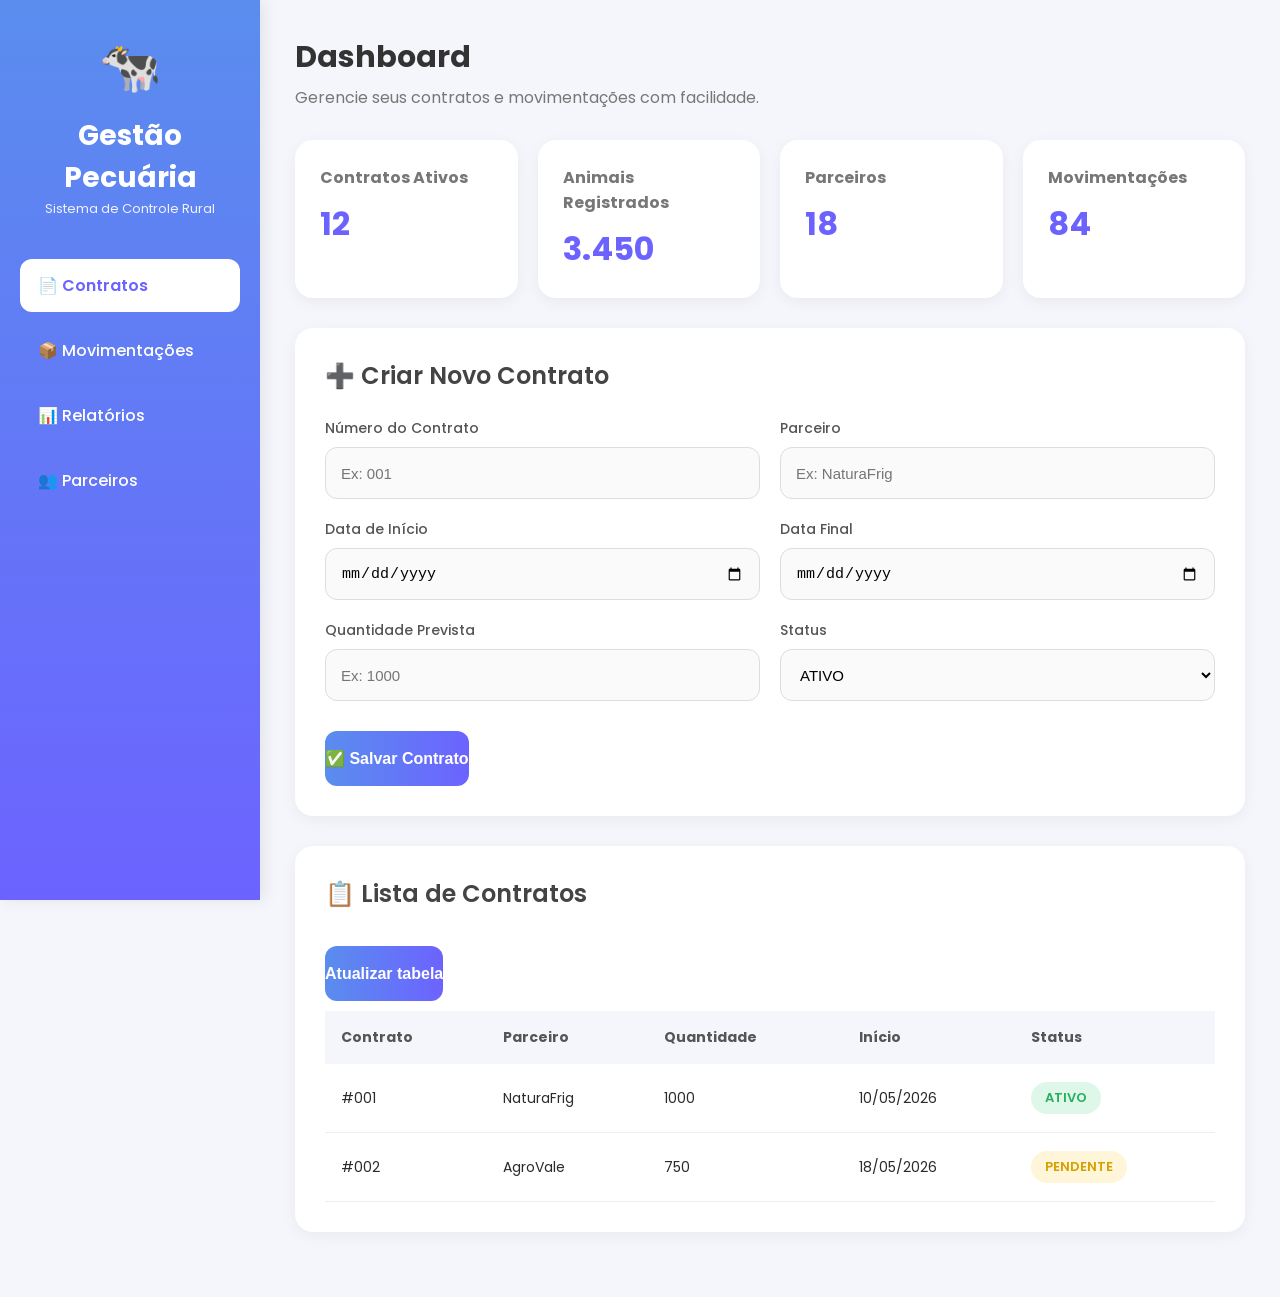
==== index.html @ fbaa0314 "Rename Index.html to index.html" ====
<!DOCTYPE html>
<html lang="pt-BR">
<head>
  <meta charset="UTF-8" />
  <meta name="viewport" content="width=device-width, initial-scale=1.0"/>
  <title>Gestão Pecuária</title>

  <link rel="preconnect" href="https://fonts.googleapis.com">
  <link href="https://fonts.googleapis.com/css2?family=Poppins:wght@300;400;500;600;700&display=swap" rel="stylesheet">

  <style>

    *{
      margin:0;
      padding:0;
      box-sizing:border-box;
    }

    body{
      font-family:'Poppins', sans-serif;
      background:#f4f6fb;
      color:#2b2b2b;
      display:flex;
      min-height:100vh;
    }

    /* SIDEBAR */

    .sidebar{
      width:260px;
      background:linear-gradient(180deg,#5A8DEE,#6C63FF);
      padding:30px 20px;
      color:white;
      position:fixed;
      height:100vh;
      box-shadow:4px 0 15px rgba(0,0,0,0.08);
    }

    .logo{
      text-align:center;
      margin-bottom:40px;
    }

    .logo h1{
      font-size:28px;
      font-weight:700;
      margin-top:10px;
    }

    .logo p{
      font-size:13px;
      opacity:0.9;
    }

    .menu{
      display:flex;
      flex-direction:column;
      gap:12px;
    }

    .menu a{
      text-decoration:none;
      color:white;
      padding:14px 18px;
      border-radius:12px;
      transition:0.3s;
      font-weight:500;
      display:flex;
      align-items:center;
      gap:10px;
    }

    .menu a:hover{
      background:rgba(255,255,255,0.15);
    }

    .menu .active{
      background:white;
      color:#6C63FF;
      font-weight:600;
    }

    /* MAIN */

    .main{
      margin-left:260px;
      width:calc(100% - 260px);
      padding:35px;
    }

    .topbar{
      margin-bottom:30px;
    }

    .topbar h2{
      font-size:30px;
      font-weight:700;
      color:#333;
    }

    .topbar p{
      color:#777;
      margin-top:5px;
    }

    /* CARDS */

    .cards{
      display:grid;
      grid-template-columns:repeat(auto-fit,minmax(220px,1fr));
      gap:20px;
      margin-bottom:30px;
    }

    .card{
      background:white;
      border-radius:18px;
      padding:25px;
      box-shadow:0 4px 15px rgba(0,0,0,0.05);
    }

    .card h3{
      font-size:16px;
      color:#777;
      margin-bottom:10px;
    }

    .card span{
      font-size:32px;
      font-weight:700;
      color:#6C63FF;
    }

    /* FORM */

    .section{
      background:white;
      padding:30px;
      border-radius:18px;
      box-shadow:0 4px 15px rgba(0,0,0,0.05);
      margin-bottom:30px;
    }

    .section-title{
      font-size:24px;
      margin-bottom:25px;
      color:#444;
      font-weight:600;
    }

    .form-grid{
      display:grid;
      grid-template-columns:1fr 1fr;
      gap:20px;
    }

    .input-group{
      display:flex;
      flex-direction:column;
    }

    .input-group label{
      margin-bottom:8px;
      font-size:14px;
      font-weight:500;
      color:#555;
    }

    .input-group input,
    .input-group select{
      height:52px;
      border:1px solid #ddd;
      border-radius:12px;
      padding:0 15px;
      font-size:15px;
      transition:0.3s;
      outline:none;
      background:#fafafa;
    }

    .input-group input:focus,
    .input-group select:focus{
      border-color:#6C63FF;
      background:white;
    }

    .full-width{
      grid-column:1 / -1;
    }

    /* BUTTON */

    .btn{
      margin-top:10px;
      height:55px;
      border:none;
      border-radius:12px;
      background:linear-gradient(90deg,#5A8DEE,#6C63FF);
      color:white;
      font-size:16px;
      font-weight:600;
      cursor:pointer;
      transition:0.3s;
    }

    .btn:hover{
      opacity:0.9;
      transform:translateY(-2px);
    }

    /* TABLE */

    table{
      width:100%;
      border-collapse:collapse;
      margin-top:10px;
    }

    table thead{
      background:#f5f6fc;
    }

    table th{
      text-align:left;
      padding:16px;
      font-size:14px;
      color:#555;
    }

    table td{
      padding:18px 16px;
      border-bottom:1px solid #eee;
      font-size:14px;
    }

    .status{
      padding:6px 14px;
      border-radius:30px;
      font-size:13px;
      font-weight:600;
      display:inline-block;
    }

    .ativo{
      background:#dff7e8;
      color:#27ae60;
    }

    .pendente{
      background:#fff5d9;
      color:#d4a100;
    }

    /* RESPONSIVO */

    @media(max-width:900px){

      .sidebar{
        width:100%;
        height:auto;
        position:relative;
      }

      .main{
        margin-left:0;
        width:100%;
      }

      body{
        flex-direction:column;
      }

      .form-grid{
        grid-template-columns:1fr;
      }

    }

  </style>
</head>
<body>

  <!-- SIDEBAR -->

  <aside class="sidebar">

    <div class="logo">
      <div style="font-size:50px;">🐄</div>
      <h1>Gestão Pecuária</h1>
      <p>Sistema de Controle Rural</p>
    </div>

    <nav class="menu">
      <a href="#" class="active">📄 Contratos</a>
      <a href="#">📦 Movimentações</a>
      <a href="#">📊 Relatórios</a>
      <a href="#">👥 Parceiros</a>
    </nav>

  </aside>

  <!-- MAIN -->

  <main class="main">

    <div class="topbar">
      <h2>Dashboard</h2>
      <p>Gerencie seus contratos e movimentações com facilidade.</p>
    </div>

    <!-- CARDS -->

    <section class="cards">

      <div class="card">
        <h3>Contratos Ativos</h3>
        <span>12</span>
      </div>

      <div class="card">
        <h3>Animais Registrados</h3>
        <span>3.450</span>
      </div>

      <div class="card">
        <h3>Parceiros</h3>
        <span>18</span>
      </div>

      <div class="card">
        <h3>Movimentações</h3>
        <span>84</span>
      </div>

    </section>

    <!-- FORM -->

    <section class="section">

      <h3 class="section-title">➕ Criar Novo Contrato</h3>

      <form>

        <div class="form-grid">

          <div class="input-group">
            <label>Número do Contrato</label>
            <input type="text" placeholder="Ex: 001">
          </div>

          <div class="input-group">
            <label>Parceiro</label>
            <input type="text" placeholder="Ex: NaturaFrig">
          </div>

          <div class="input-group">
            <label>Data de Início</label>
            <input type="date">
          </div>

          <div class="input-group">
            <label>Data Final</label>
            <input type="date">
          </div>

          <div class="input-group">
            <label>Quantidade Prevista</label>
            <input type="number" placeholder="Ex: 1000">
          </div>

          <div class="input-group">
            <label>Status</label>

            <select>
              <option>ATIVO</option>
              <option>PENDENTE</option>
              <option>ENCERRADO</option>
            </select>

          </div>

          <div class="full-width">
            <button class="btn">
              ✅ Salvar Contrato
            </button>
          </div>

        </div>

      </form>

    </section>

    <!-- TABLE -->

    <section class="section">

      <h3 class="section-title">📋 Lista de Contratos</h3>
            <div class="full-width">
            <button class="btn">
              Atualizar tabela   
            </button>
          </div>

      <table>

        <thead>
          <tr>
            <th>Contrato</th>
            <th>Parceiro</th>
            <th>Quantidade</th>
            <th>Início</th>
            <th>Status</th>
          </tr>
        </thead>

        <tbody>

          <tr>
            <td>#001</td>
            <td>NaturaFrig</td>
            <td>1000</td>
            <td>10/05/2026</td>
            <td>
              <span class="status ativo">ATIVO</span>
            </td>
          </tr>

          <tr>
            <td>#002</td>
            <td>AgroVale</td>
            <td>750</td>
            <td>18/05/2026</td>
            <td>
              <span class="status pendente">PENDENTE</span>
            </td>
          </tr>

        </tbody>

      </table>

    </section>

  </main>

</body>
</html>
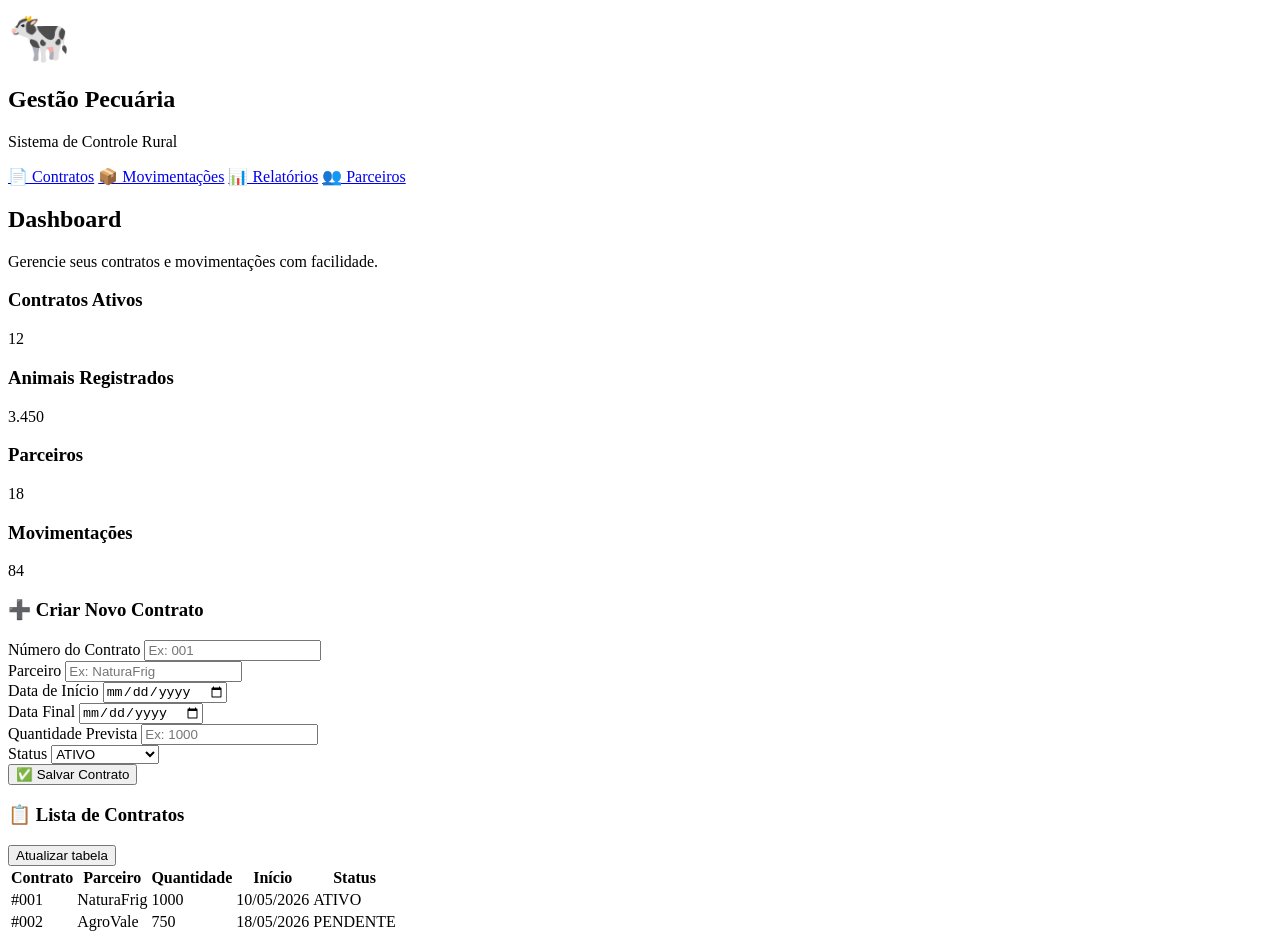
==== commit 8fc74c22: "Update index.html" ====
--- a/index.html
+++ b/index.html
@@ -8,276 +8,9 @@
   <link rel="preconnect" href="https://fonts.googleapis.com">
   <link href="https://fonts.googleapis.com/css2?family=Poppins:wght@300;400;500;600;700&display=swap" rel="stylesheet">
 
-  <style>
+  <link rel="stylesheet" href="style.css">
+</head>
 
-    *{
-      margin:0;
-      padding:0;
-      box-sizing:border-box;
-    }
-
-    body{
-      font-family:'Poppins', sans-serif;
-      background:#f4f6fb;
-      color:#2b2b2b;
-      display:flex;
-      min-height:100vh;
-    }
-
-    /* SIDEBAR */
-
-    .sidebar{
-      width:260px;
-      background:linear-gradient(180deg,#5A8DEE,#6C63FF);
-      padding:30px 20px;
-      color:white;
-      position:fixed;
-      height:100vh;
-      box-shadow:4px 0 15px rgba(0,0,0,0.08);
-    }
-
-    .logo{
-      text-align:center;
-      margin-bottom:40px;
-    }
-
-    .logo h1{
-      font-size:28px;
-      font-weight:700;
-      margin-top:10px;
-    }
-
-    .logo p{
-      font-size:13px;
-      opacity:0.9;
-    }
-
-    .menu{
-      display:flex;
-      flex-direction:column;
-      gap:12px;
-    }
-
-    .menu a{
-      text-decoration:none;
-      color:white;
-      padding:14px 18px;
-      border-radius:12px;
-      transition:0.3s;
-      font-weight:500;
-      display:flex;
-      align-items:center;
-      gap:10px;
-    }
-
-    .menu a:hover{
-      background:rgba(255,255,255,0.15);
-    }
-
-    .menu .active{
-      background:white;
-      color:#6C63FF;
-      font-weight:600;
-    }
-
-    /* MAIN */
-
-    .main{
-      margin-left:260px;
-      width:calc(100% - 260px);
-      padding:35px;
-    }
-
-    .topbar{
-      margin-bottom:30px;
-    }
-
-    .topbar h2{
-      font-size:30px;
-      font-weight:700;
-      color:#333;
-    }
-
-    .topbar p{
-      color:#777;
-      margin-top:5px;
-    }
-
-    /* CARDS */
-
-    .cards{
-      display:grid;
-      grid-template-columns:repeat(auto-fit,minmax(220px,1fr));
-      gap:20px;
-      margin-bottom:30px;
-    }
-
-    .card{
-      background:white;
-      border-radius:18px;
-      padding:25px;
-      box-shadow:0 4px 15px rgba(0,0,0,0.05);
-    }
-
-    .card h3{
-      font-size:16px;
-      color:#777;
-      margin-bottom:10px;
-    }
-
-    .card span{
-      font-size:32px;
-      font-weight:700;
-      color:#6C63FF;
-    }
-
-    /* FORM */
-
-    .section{
-      background:white;
-      padding:30px;
-      border-radius:18px;
-      box-shadow:0 4px 15px rgba(0,0,0,0.05);
-      margin-bottom:30px;
-    }
-
-    .section-title{
-      font-size:24px;
-      margin-bottom:25px;
-      color:#444;
-      font-weight:600;
-    }
-
-    .form-grid{
-      display:grid;
-      grid-template-columns:1fr 1fr;
-      gap:20px;
-    }
-
-    .input-group{
-      display:flex;
-      flex-direction:column;
-    }
-
-    .input-group label{
-      margin-bottom:8px;
-      font-size:14px;
-      font-weight:500;
-      color:#555;
-    }
-
-    .input-group input,
-    .input-group select{
-      height:52px;
-      border:1px solid #ddd;
-      border-radius:12px;
-      padding:0 15px;
-      font-size:15px;
-      transition:0.3s;
-      outline:none;
-      background:#fafafa;
-    }
-
-    .input-group input:focus,
-    .input-group select:focus{
-      border-color:#6C63FF;
-      background:white;
-    }
-
-    .full-width{
-      grid-column:1 / -1;
-    }
-
-    /* BUTTON */
-
-    .btn{
-      margin-top:10px;
-      height:55px;
-      border:none;
-      border-radius:12px;
-      background:linear-gradient(90deg,#5A8DEE,#6C63FF);
-      color:white;
-      font-size:16px;
-      font-weight:600;
-      cursor:pointer;
-      transition:0.3s;
-    }
-
-    .btn:hover{
-      opacity:0.9;
-      transform:translateY(-2px);
-    }
-
-    /* TABLE */
-
-    table{
-      width:100%;
-      border-collapse:collapse;
-      margin-top:10px;
-    }
-
-    table thead{
-      background:#f5f6fc;
-    }
-
-    table th{
-      text-align:left;
-      padding:16px;
-      font-size:14px;
-      color:#555;
-    }
-
-    table td{
-      padding:18px 16px;
-      border-bottom:1px solid #eee;
-      font-size:14px;
-    }
-
-    .status{
-      padding:6px 14px;
-      border-radius:30px;
-      font-size:13px;
-      font-weight:600;
-      display:inline-block;
-    }
-
-    .ativo{
-      background:#dff7e8;
-      color:#27ae60;
-    }
-
-    .pendente{
-      background:#fff5d9;
-      color:#d4a100;
-    }
-
-    /* RESPONSIVO */
-
-    @media(max-width:900px){
-
-      .sidebar{
-        width:100%;
-        height:auto;
-        position:relative;
-      }
-
-      .main{
-        margin-left:0;
-        width:100%;
-      }
-
-      body{
-        flex-direction:column;
-      }
-
-      .form-grid{
-        grid-template-columns:1fr;
-      }
-
-    }
-
-  </style>
-</head>
 <body>
 
   <!-- SIDEBAR -->
@@ -346,7 +79,13 @@
 
           <div class="input-group">
             <label>Número do Contrato</label>
-            <input type="text" placeholder="Ex: 001">
+
+            <input 
+              type="text" 
+              placeholder="Ex: 001" 
+              inputmode="numeric" 
+              oninput="this.value = this.value.replace(/[^0-9]/g, '');"
+            >
           </div>
 
           <div class="input-group">
@@ -397,11 +136,12 @@
     <section class="section">
 
       <h3 class="section-title">📋 Lista de Contratos</h3>
-            <div class="full-width">
-            <button class="btn">
-              Atualizar tabela   
-            </button>
-          </div>
+
+      <div class="full-width">
+        <button class="btn">
+          Atualizar tabela
+        </button>
+      </div>
 
       <table>
 
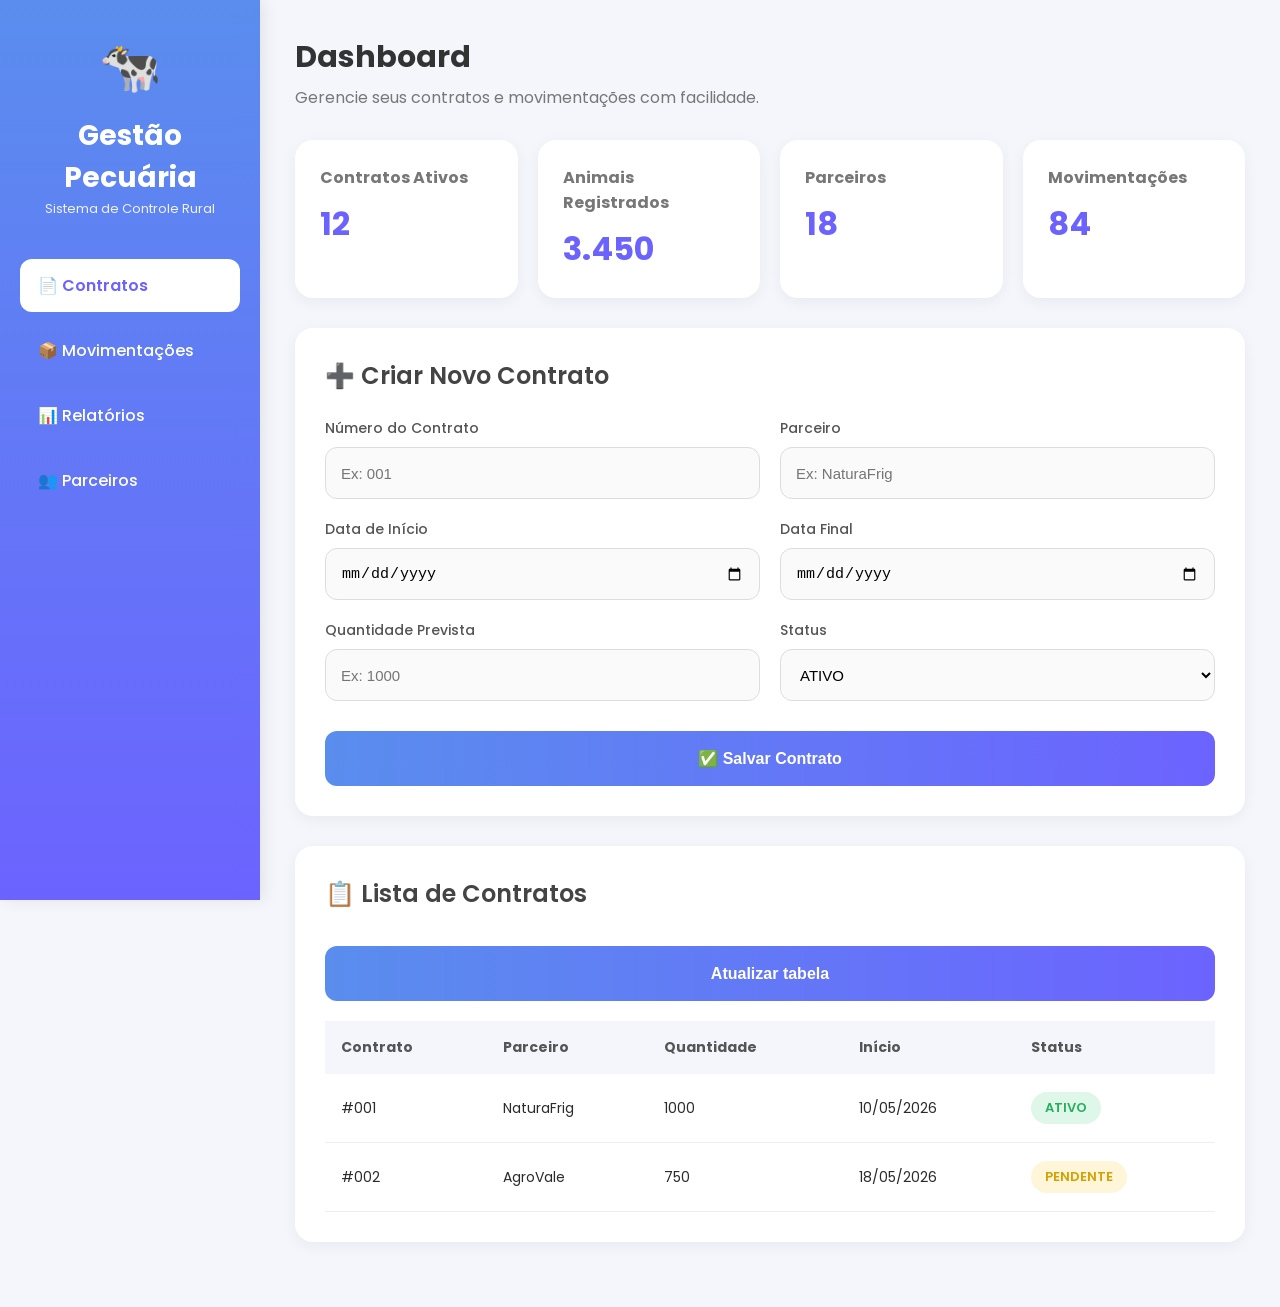
==== commit 3e9bdf13: "Update index.html" ====
--- a/index.html
+++ b/index.html
@@ -24,11 +24,11 @@
     </div>
 
     <nav class="menu">
-      <a href="#" class="active">📄 Contratos</a>
-      <a href="#">📦 Movimentações</a>
+      <a href="index.html" class="active">📄 Contratos</a>
+      <a href="movimentacoes.html">📦 Movimentações</a>
       <a href="#">📊 Relatórios</a>
       <a href="#">👥 Parceiros</a>
-    </nav>
+  </nav>
 
   </aside>
 
--- a/style.css
+++ b/style.css
@@ -0,0 +1,266 @@
+*{
+  margin:0;
+  padding:0;
+  box-sizing:border-box;
+}
+
+body{
+  font-family:'Poppins', sans-serif;
+  background:#f4f6fb;
+  color:#2b2b2b;
+  display:flex;
+  min-height:100vh;
+}
+
+/* SIDEBAR */
+
+.sidebar{
+  width:260px;
+  background:linear-gradient(180deg,#5A8DEE,#6C63FF);
+  padding:30px 20px;
+  color:white;
+  position:fixed;
+  height:100vh;
+  box-shadow:4px 0 15px rgba(0,0,0,0.08);
+}
+
+.logo{
+  text-align:center;
+  margin-bottom:40px;
+}
+
+.logo h1{
+  font-size:28px;
+  font-weight:700;
+  margin-top:10px;
+}
+
+.logo p{
+  font-size:13px;
+  opacity:0.9;
+}
+
+.menu{
+  display:flex;
+  flex-direction:column;
+  gap:12px;
+}
+
+.menu a{
+  text-decoration:none;
+  color:white;
+  padding:14px 18px;
+  border-radius:12px;
+  transition:0.3s;
+  font-weight:500;
+  display:flex;
+  align-items:center;
+  gap:10px;
+}
+
+.menu a:hover{
+  background:rgba(255,255,255,0.15);
+}
+
+.menu .active{
+  background:white;
+  color:#6C63FF;
+  font-weight:600;
+}
+
+/* MAIN */
+
+.main{
+  margin-left:260px;
+  width:calc(100% - 260px);
+  padding:35px;
+}
+
+.topbar{
+  margin-bottom:30px;
+}
+
+.topbar h2{
+  font-size:30px;
+  font-weight:700;
+  color:#333;
+}
+
+.topbar p{
+  color:#777;
+  margin-top:5px;
+}
+
+/* CARDS */
+
+.cards{
+  display:grid;
+  grid-template-columns:repeat(auto-fit,minmax(220px,1fr));
+  gap:20px;
+  margin-bottom:30px;
+}
+
+.card{
+  background:white;
+  border-radius:18px;
+  padding:25px;
+  box-shadow:0 4px 15px rgba(0,0,0,0.05);
+}
+
+.card h3{
+  font-size:16px;
+  color:#777;
+  margin-bottom:10px;
+}
+
+.card span{
+  font-size:32px;
+  font-weight:700;
+  color:#6C63FF;
+}
+
+/* FORM */
+
+.section{
+  background:white;
+  padding:30px;
+  border-radius:18px;
+  box-shadow:0 4px 15px rgba(0,0,0,0.05);
+  margin-bottom:30px;
+}
+
+.section-title{
+  font-size:24px;
+  margin-bottom:25px;
+  color:#444;
+  font-weight:600;
+}
+
+.form-grid{
+  display:grid;
+  grid-template-columns:1fr 1fr;
+  gap:20px;
+}
+
+.input-group{
+  display:flex;
+  flex-direction:column;
+}
+
+.input-group label{
+  margin-bottom:8px;
+  font-size:14px;
+  font-weight:500;
+  color:#555;
+}
+
+.input-group input,
+.input-group select{
+  height:52px;
+  border:1px solid #ddd;
+  border-radius:12px;
+  padding:0 15px;
+  font-size:15px;
+  transition:0.3s;
+  outline:none;
+  background:#fafafa;
+}
+
+.input-group input:focus,
+.input-group select:focus{
+  border-color:#6C63FF;
+  background:white;
+}
+
+.full-width{
+  grid-column:1 / -1;
+}
+
+/* BUTTON */
+
+.btn{
+  margin-top:10px;
+  height:55px;
+  border:none;
+  border-radius:12px;
+  background:linear-gradient(90deg,#5A8DEE,#6C63FF);
+  color:white;
+  font-size:16px;
+  font-weight:600;
+  cursor:pointer;
+  transition:0.3s;
+  width:100%;
+}
+
+.btn:hover{
+  opacity:0.9;
+  transform:translateY(-2px);
+}
+
+/* TABLE */
+
+table{
+  width:100%;
+  border-collapse:collapse;
+  margin-top:20px;
+}
+
+table thead{
+  background:#f5f6fc;
+}
+
+table th{
+  text-align:left;
+  padding:16px;
+  font-size:14px;
+  color:#555;
+}
+
+table td{
+  padding:18px 16px;
+  border-bottom:1px solid #eee;
+  font-size:14px;
+}
+
+.status{
+  padding:6px 14px;
+  border-radius:30px;
+  font-size:13px;
+  font-weight:600;
+  display:inline-block;
+}
+
+.ativo{
+  background:#dff7e8;
+  color:#27ae60;
+}
+
+.pendente{
+  background:#fff5d9;
+  color:#d4a100;
+}
+
+/* RESPONSIVO */
+
+@media(max-width:900px){
+
+  .sidebar{
+    width:100%;
+    height:auto;
+    position:relative;
+  }
+
+  .main{
+    margin-left:0;
+    width:100%;
+  }
+
+  body{
+    flex-direction:column;
+  }
+
+  .form-grid{
+    grid-template-columns:1fr;
+  }
+
+}
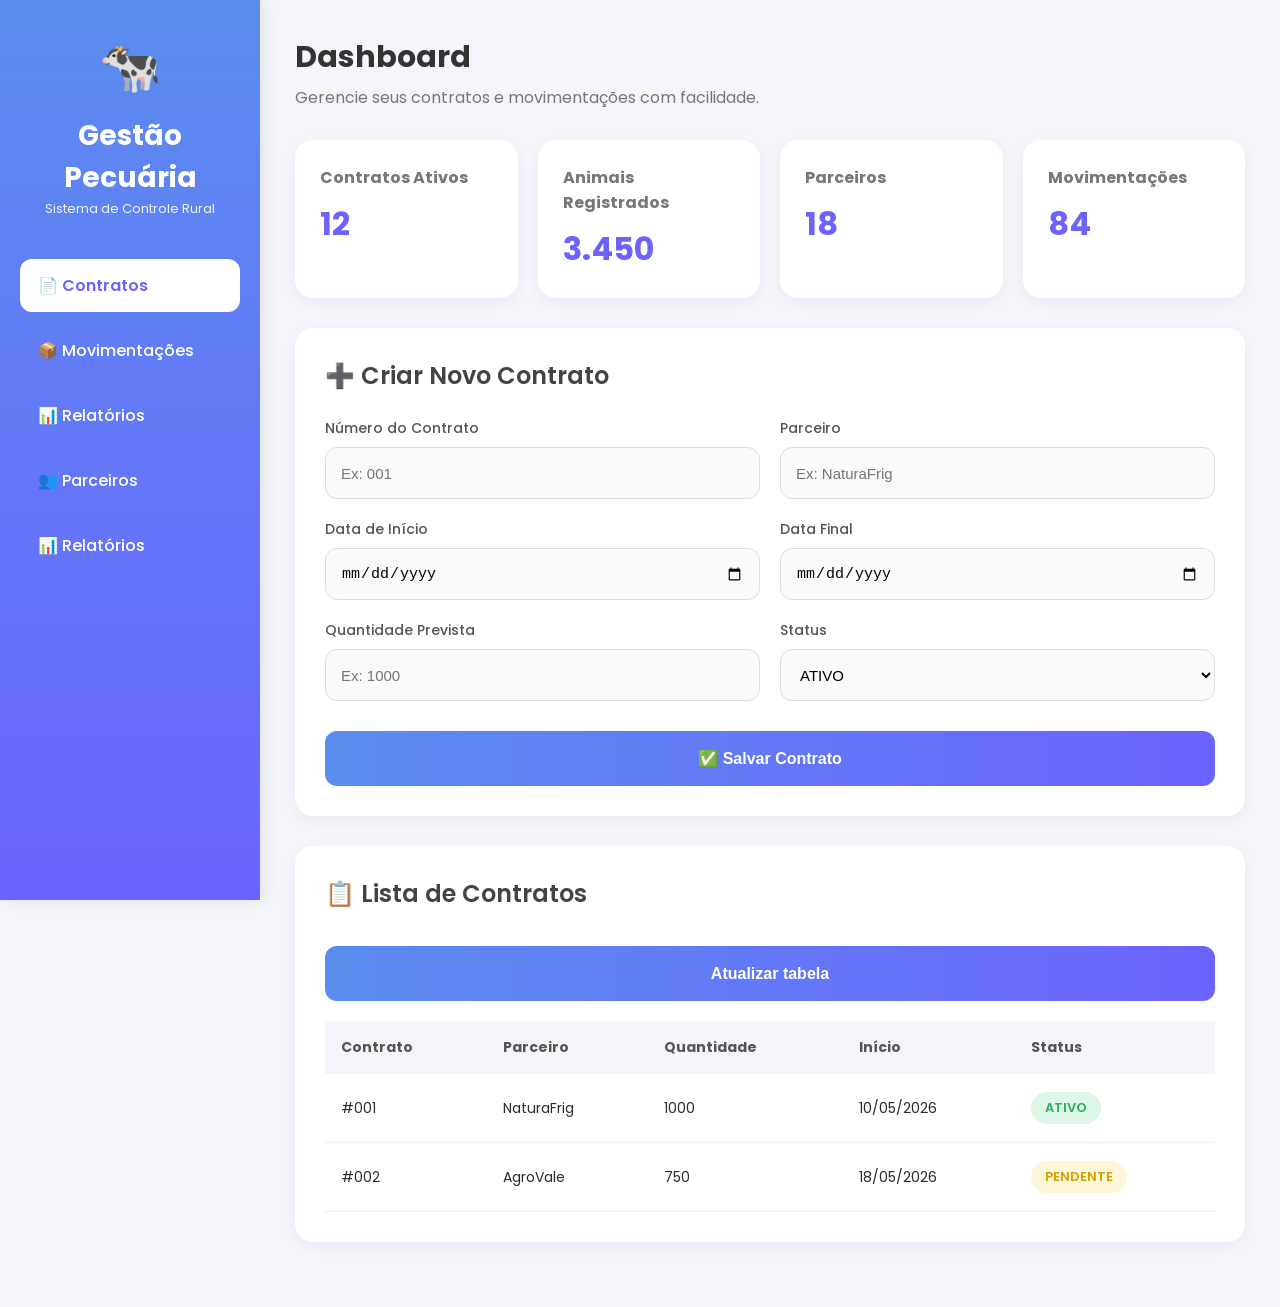
==== commit 6b82088c: "Update index.html" ====
--- a/index.html
+++ b/index.html
@@ -28,6 +28,7 @@
       <a href="movimentacoes.html">📦 Movimentações</a>
       <a href="#">📊 Relatórios</a>
       <a href="#">👥 Parceiros</a>
+      <a href="relatorios.html">📊 Relatórios</a>
   </nav>
 
   </aside>
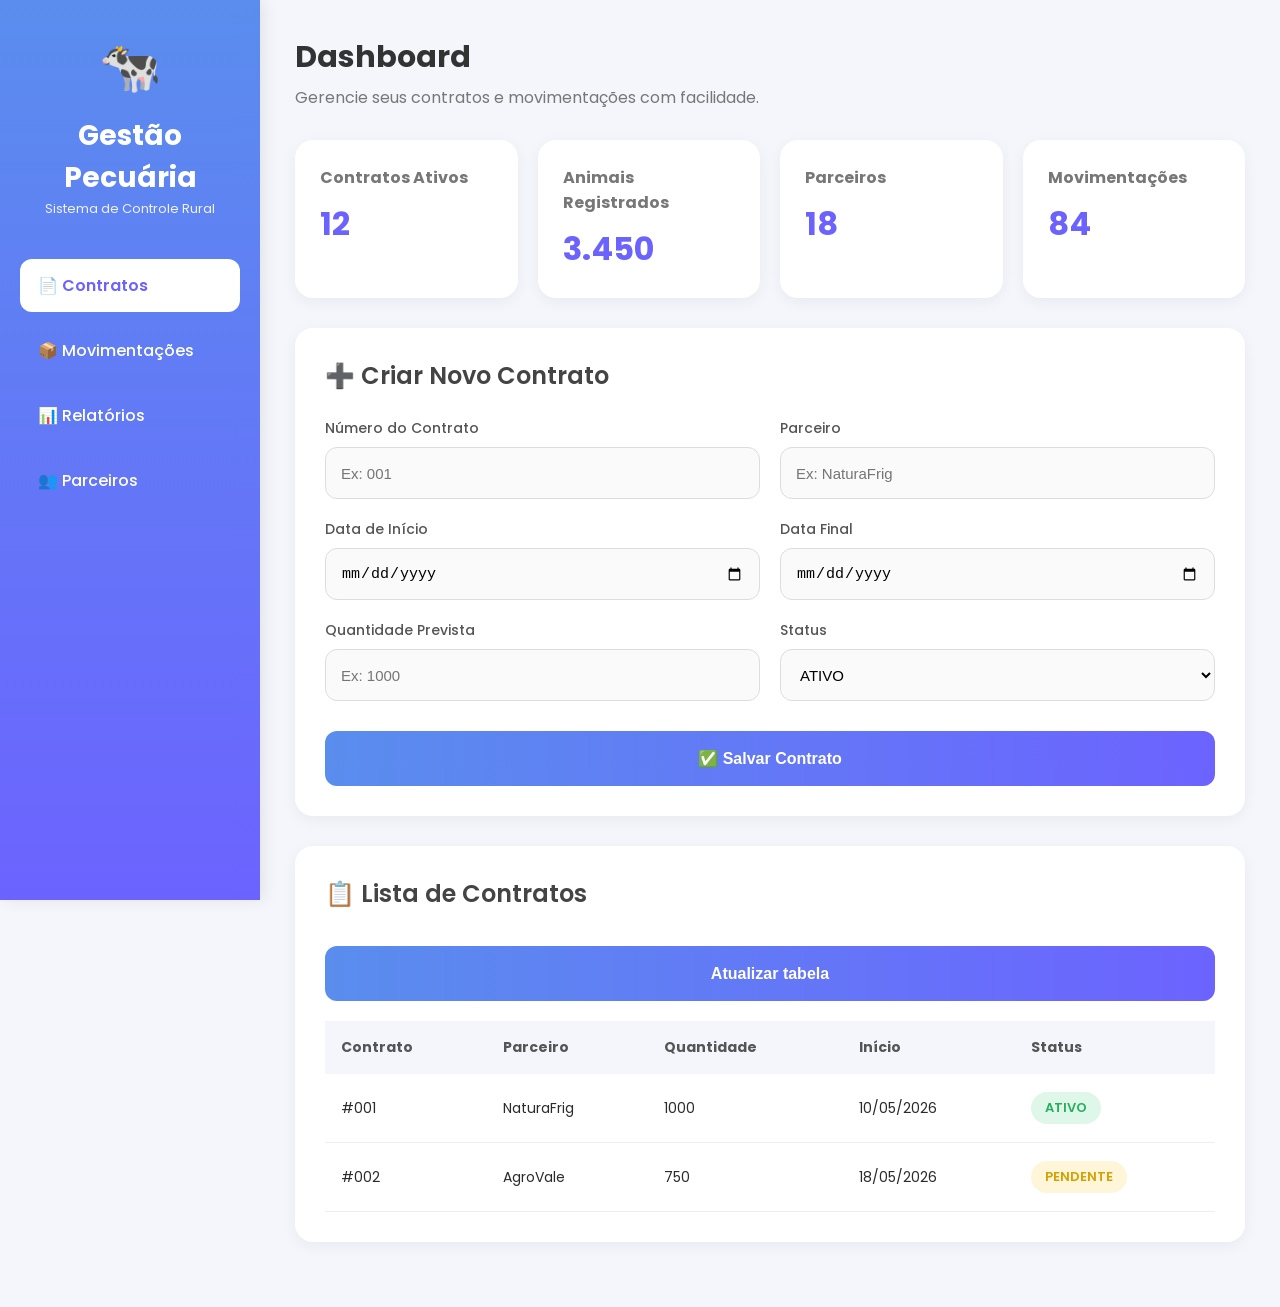
==== commit 9239b47a: "Update index.html" ====
--- a/index.html
+++ b/index.html
@@ -26,9 +26,9 @@
     <nav class="menu">
       <a href="index.html" class="active">📄 Contratos</a>
       <a href="movimentacoes.html">📦 Movimentações</a>
-      <a href="#">📊 Relatórios</a>
+      <a href="relatorios.html">📊 Relatórios</a>
       <a href="#">👥 Parceiros</a>
-      <a href="relatorios.html">📊 Relatórios</a>
+      
   </nav>
 
   </aside>
